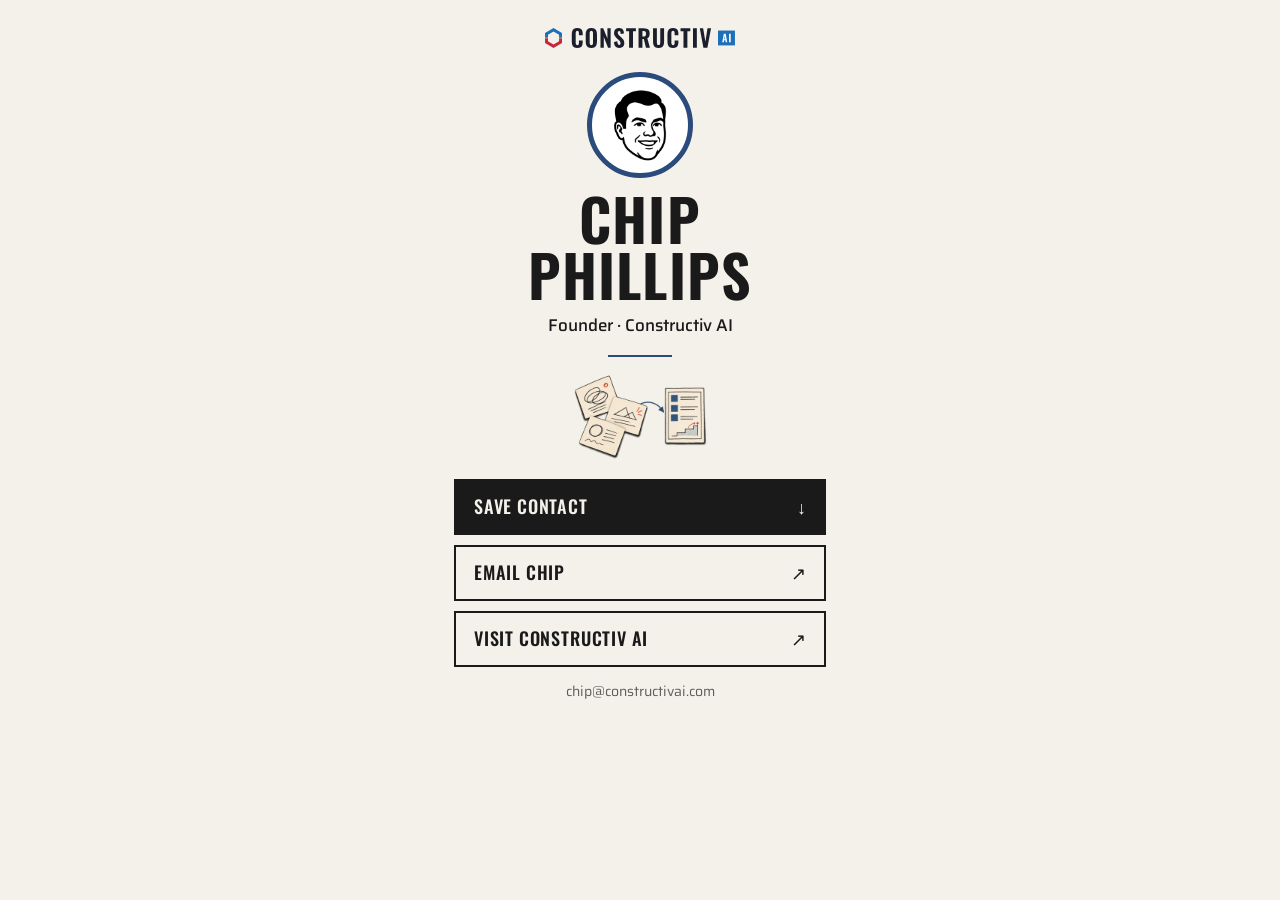
==== docs/index.html @ 1f27c60a "Add mobile contact page with verified static vCard" ====
<!doctype html>
<html lang="en"><head><meta charset="utf-8"><meta name="viewport" content="width=device-width, initial-scale=1"><meta name="color-scheme" content="light"><title>Chip Phillips | Founder, Constructiv AI</title><meta name="description" content="Connect with Chip Phillips, Founder of Constructiv AI. Save his contact card, send an email, or visit Constructiv AI."><meta property="og:type" content="profile"><meta property="og:title" content="Chip Phillips | Constructiv AI"><meta property="og:description" content="Founder, Constructiv AI. Save my contact details and stay in touch."><meta property="og:site_name" content="Constructiv AI"><link rel="stylesheet" href="style.css"><link rel="canonical" href="https://chipphillips.github.io/chip-contact/"><meta property="og:url" content="https://chipphillips.github.io/chip-contact/"><meta property="og:image" content="https://chipphillips.github.io/chip-contact/assets/contact-og.png"><meta property="og:image:width" content="1200"><meta property="og:image:height" content="630"><meta property="og:image:alt" content="Chip Phillips, Founder of Constructiv AI, with an illustrated portrait and notes-to-plan illustration."><meta name="twitter:card" content="summary_large_image"></head>
<body>

<main>
<section class="identity" aria-labelledby="title">
<img class="logo" src="assets/logo.svg" alt="Constructiv AI" width="280" height="64">
<div class="portrait-frame"><img class="portrait" src="assets/portrait.jpg" width="1024" height="1024" alt="Illustrated portrait of Chip Phillips"></div>
<h1 id="title">CHIP<br>PHILLIPS</h1>
<p class="role">Founder <span aria-hidden="true">·</span> Constructiv AI</p>
<div class="rule" aria-hidden="true"></div>
<img class="spot-art" src="assets/ideas-to-plan-v1.png" width="1536" height="1024" alt="Loose paper notes becoming an organized plan.">
</section>
<nav class="actions" aria-label="Connect with Chip">
<a class="action primary" href="public/Chip-Phillips.vcf" download="Chip-Phillips.vcf"><span>SAVE CONTACT</span><span aria-hidden="true">↓</span></a>
<a class="action" href="mailto:chip@constructivai.com"><span>EMAIL CHIP</span><span aria-hidden="true">↗</span></a>
<a class="action" href="https://constructivai.com"><span>VISIT CONSTRUCTIV AI</span><span aria-hidden="true">↗</span></a>
</nav>
<p class="contact-address">chip@constructivai.com</p>
</main></body></html>
---- docs/style.css ----
@font-face{font-family:Oswald;src:url('assets/Oswald-Variable.ttf');font-weight:200 700;font-display:swap}
@font-face{font-family:Saira;src:url('assets/Saira-Variable.ttf');font-weight:100 900;font-display:swap}

:root{color-scheme:only light;--paper:#F4F1EA;--ink:#1A1A1A;--muted:#5C5C5C;--blue:#2A4B7C}
*{box-sizing:border-box}body{margin:0;background:var(--paper);color:var(--ink);font:17px/1.5 Saira,'Segoe UI',sans-serif}
.preview{padding:7px 12px;border-bottom:1px solid var(--muted);font:11px/1.4 'Courier Prime',monospace;text-align:center}
main{width:min(100%,420px);margin:auto;padding:20px 24px 18px}.identity{text-align:center}.logo{display:block;width:190px;height:auto;margin:0 auto 20px}
.portrait-frame{width:94px;height:94px;padding:5px;border:5px solid var(--blue);border-radius:50%;background:#fff;margin:0 auto 12px}.portrait{display:block;width:100%;height:100%;object-fit:contain;border-radius:50%}
h1{font:650 52px/.98 Oswald,'Arial Narrow',sans-serif;margin:0;letter-spacing:0}.role{font:500 17px/1.5 Saira,'Segoe UI',sans-serif;margin:10px 0 0}.rule{width:64px;height:2px;background:var(--blue);margin:16px auto 10px}.spot-art{display:block;width:132px;height:auto;margin:0 auto 16px}
.actions{display:grid;gap:10px}.action{min-height:56px;display:flex;justify-content:space-between;align-items:center;gap:12px;padding:13px 18px;border:2px solid var(--ink);background:var(--paper);color:var(--ink);font:550 18px/1.4 Oswald,'Arial Narrow',sans-serif;text-decoration:none}.action.primary{background:var(--ink);color:var(--paper)}.action:hover{border-color:var(--blue);text-decoration:underline;text-underline-offset:4px}.action.primary:hover{background:var(--blue)}.action:active{transform:translateY(2px)}.action:focus-visible{outline:3px solid var(--blue);outline-offset:3px}.contact-address{font-size:14px;line-height:1.5;color:var(--muted);text-align:center;margin:14px 0 0;overflow-wrap:anywhere}
@media(min-width:701px){main{padding-top:28px}.logo{margin-bottom:24px}.portrait-frame{width:106px;height:106px}h1{font-size:58px}.spot-art{width:144px}}
@media(max-width:359px){main{padding:16px 20px}.logo{width:176px;margin-bottom:16px}.portrait-frame{width:84px;height:84px;margin-bottom:10px}h1{font-size:48px}.role{font-size:16px}.rule{margin-top:12px}.spot-art{width:120px;margin-bottom:12px}.actions{gap:8px}}
@media(prefers-reduced-motion:reduce){.action:active{transform:none}}
:root{--contact-track-name:0.018em;--contact-track-action:0.045em}h1{letter-spacing:var(--contact-track-name)}.action>span:first-child{letter-spacing:var(--contact-track-action)}
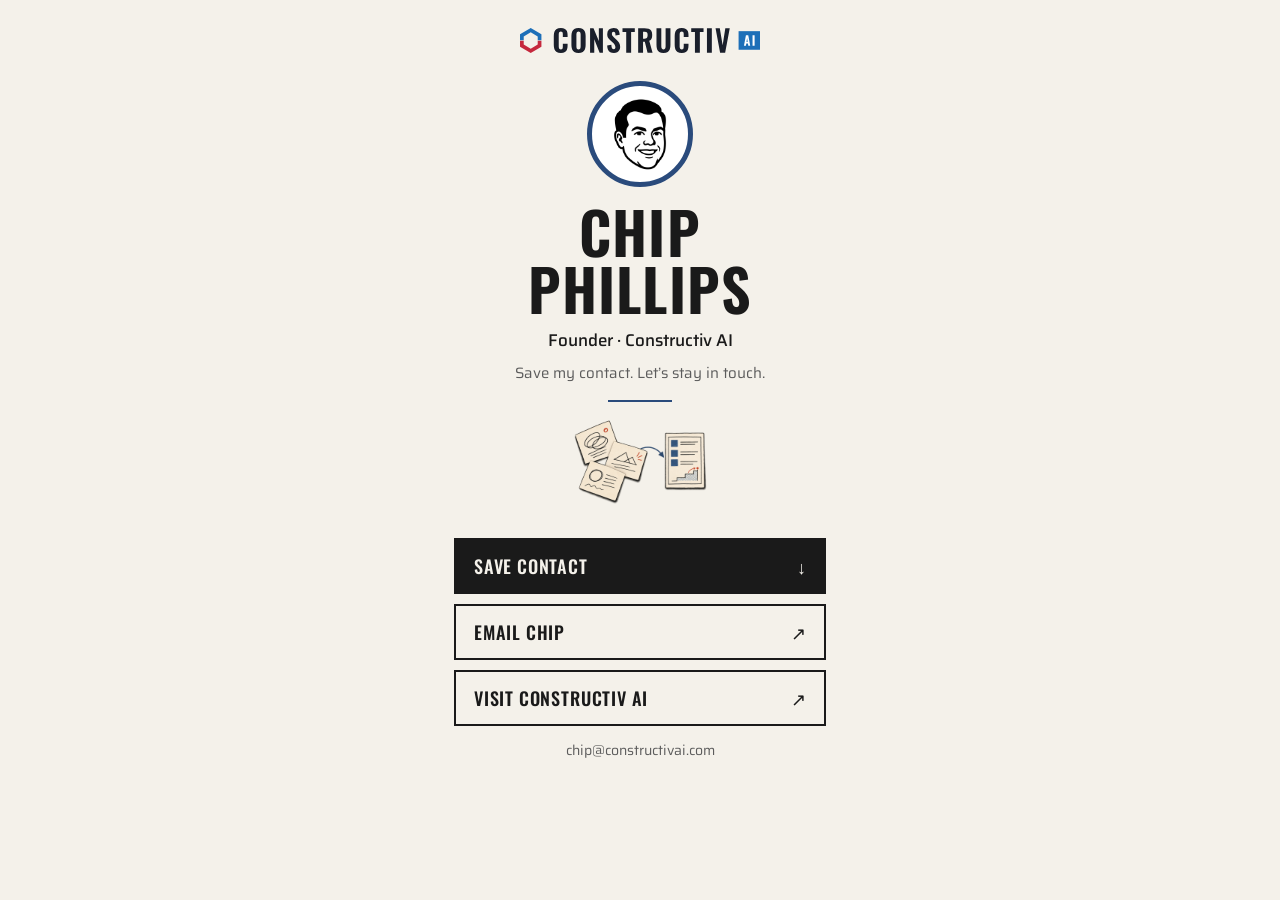
==== commit 46c3d906: "Give mobile identity more space and enlarge the logo" ====
--- a/docs/index.html
+++ b/docs/index.html
@@ -8,6 +8,7 @@
 <div class="portrait-frame"><img class="portrait" src="assets/portrait.jpg" width="1024" height="1024" alt="Illustrated portrait of Chip Phillips"></div>
 <h1 id="title">CHIP<br>PHILLIPS</h1>
 <p class="role">Founder <span aria-hidden="true">·</span> Constructiv AI</p>
+<p class="tagline">Save my contact. Let’s stay in touch.</p>
 <div class="rule" aria-hidden="true"></div>
 <img class="spot-art" src="assets/ideas-to-plan-v1.png" width="1536" height="1024" alt="Loose paper notes becoming an organized plan.">
 </section>
@@ -17,4 +18,4 @@
 <a class="action" href="https://constructivai.com"><span>VISIT CONSTRUCTIV AI</span><span aria-hidden="true">↗</span></a>
 </nav>
 <p class="contact-address">chip@constructivai.com</p>
-</main></body></html>
+</main></body></html>
--- a/docs/style.css
+++ b/docs/style.css
@@ -10,5 +10,10 @@
 .actions{display:grid;gap:10px}.action{min-height:56px;display:flex;justify-content:space-between;align-items:center;gap:12px;padding:13px 18px;border:2px solid var(--ink);background:var(--paper);color:var(--ink);font:550 18px/1.4 Oswald,'Arial Narrow',sans-serif;text-decoration:none}.action.primary{background:var(--ink);color:var(--paper)}.action:hover{border-color:var(--blue);text-decoration:underline;text-underline-offset:4px}.action.primary:hover{background:var(--blue)}.action:active{transform:translateY(2px)}.action:focus-visible{outline:3px solid var(--blue);outline-offset:3px}.contact-address{font-size:14px;line-height:1.5;color:var(--muted);text-align:center;margin:14px 0 0;overflow-wrap:anywhere}
 @media(min-width:701px){main{padding-top:28px}.logo{margin-bottom:24px}.portrait-frame{width:106px;height:106px}h1{font-size:58px}.spot-art{width:144px}}
 @media(max-width:359px){main{padding:16px 20px}.logo{width:176px;margin-bottom:16px}.portrait-frame{width:84px;height:84px;margin-bottom:10px}h1{font-size:48px}.role{font-size:16px}.rule{margin-top:12px}.spot-art{width:120px;margin-bottom:12px}.actions{gap:8px}}
-@media(prefers-reduced-motion:reduce){.action:active{transform:none}}
-:root{--contact-track-name:0.018em;--contact-track-action:0.045em}h1{letter-spacing:var(--contact-track-name)}.action>span:first-child{letter-spacing:var(--contact-track-action)}
+@media(prefers-reduced-motion:reduce){.action:active{transform:none}}
+:root{--contact-track-name:0.018em;--contact-track-action:0.045em}h1{letter-spacing:var(--contact-track-name)}.action>span:first-child{letter-spacing:var(--contact-track-action)}
+
+/* Contact spacing refinement: larger brand anchor, quiet tagline, clearer action separation. */
+.logo{width:220px;margin-bottom:24px}.portrait-frame{margin-bottom:16px}.role{margin-top:12px}.tagline{font:400 15px/1.5 Saira,sans-serif;color:var(--muted);margin:8px 0 0}.spot-art{margin-bottom:30px}
+@media(min-width:701px){.logo{width:240px;margin-bottom:28px}}
+@media(max-width:359px){.logo{width:210px;margin-bottom:20px}.portrait-frame{margin-bottom:14px}.spot-art{margin-bottom:26px}.tagline{font-size:14px}}
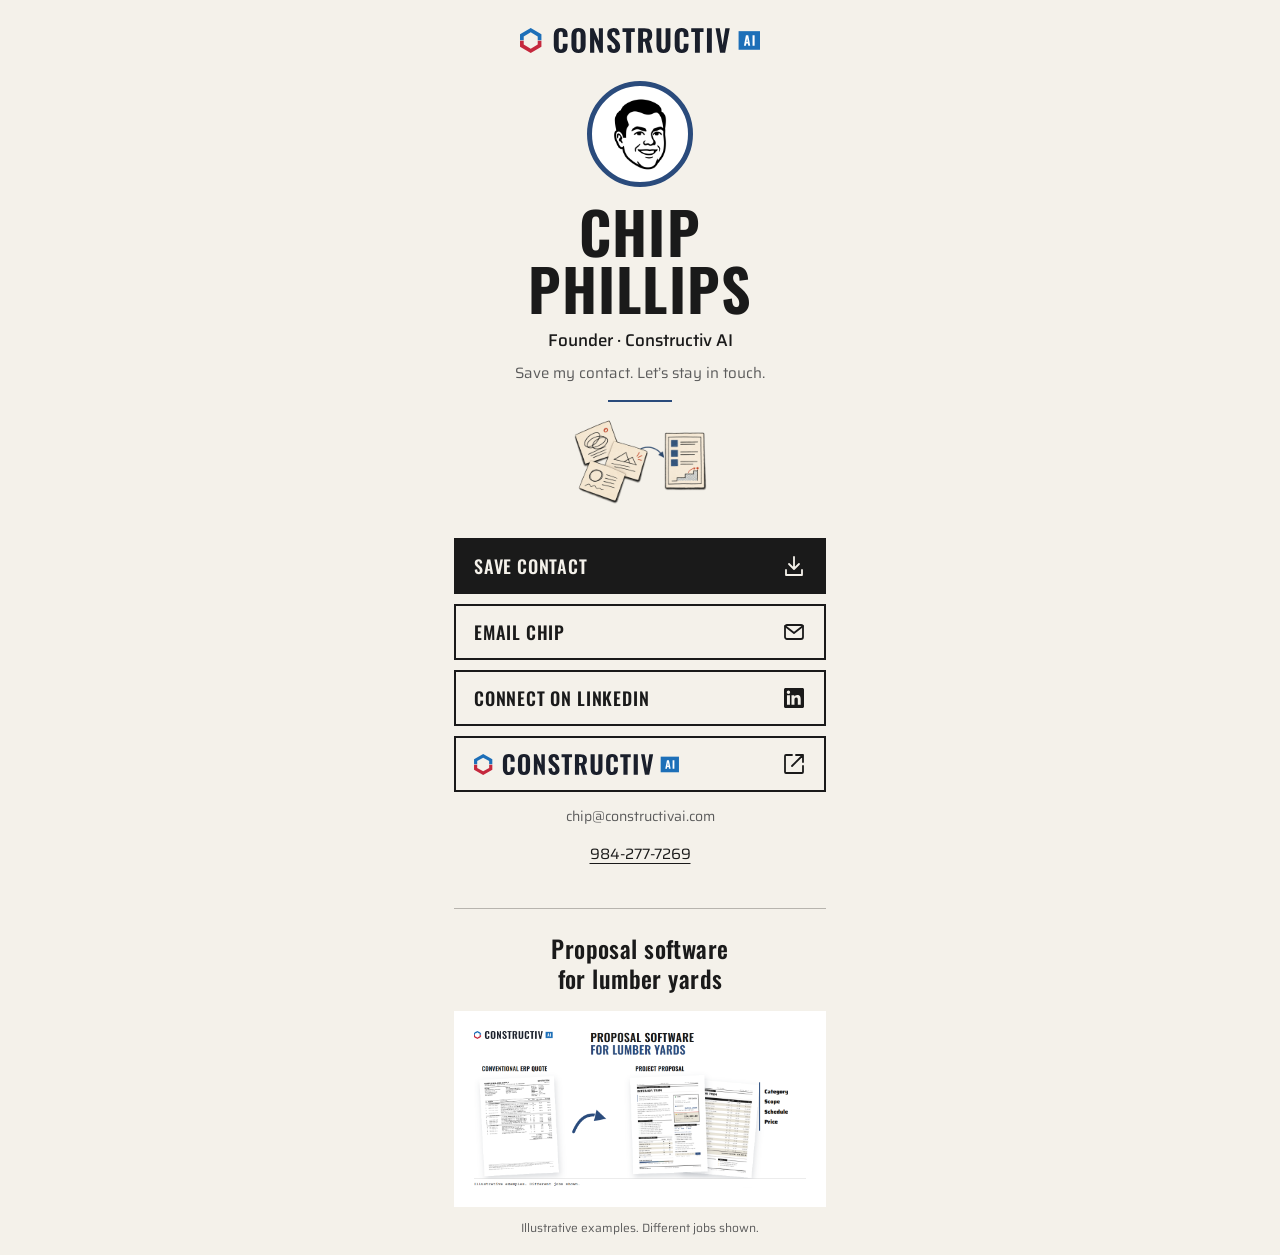
==== commit e7f18b80: "Polish contact sharing and add phone and LinkedIn" ====
--- a/docs/index.html
+++ b/docs/index.html
@@ -1,5 +1,5 @@
 <!doctype html>
-<html lang="en"><head><meta charset="utf-8"><meta name="viewport" content="width=device-width, initial-scale=1"><meta name="color-scheme" content="light"><title>Chip Phillips | Founder, Constructiv AI</title><meta name="description" content="Connect with Chip Phillips, Founder of Constructiv AI. Save his contact card, send an email, or visit Constructiv AI."><meta property="og:type" content="profile"><meta property="og:title" content="Chip Phillips | Constructiv AI"><meta property="og:description" content="Founder, Constructiv AI. Save my contact details and stay in touch."><meta property="og:site_name" content="Constructiv AI"><link rel="stylesheet" href="style.css"><link rel="canonical" href="https://chipphillips.github.io/chip-contact/"><meta property="og:url" content="https://chipphillips.github.io/chip-contact/"><meta property="og:image" content="https://chipphillips.github.io/chip-contact/assets/contact-og.png"><meta property="og:image:width" content="1200"><meta property="og:image:height" content="630"><meta property="og:image:alt" content="Chip Phillips, Founder of Constructiv AI, with an illustrated portrait and notes-to-plan illustration."><meta name="twitter:card" content="summary_large_image"></head>
+<html lang="en"><head><meta charset="utf-8"><meta name="viewport" content="width=device-width, initial-scale=1"><meta name="color-scheme" content="light"><title>Chip Phillips | Founder, Constructiv AI</title><meta name="description" content="Connect with Chip Phillips, Founder of Constructiv AI. Save his contact card, send an email, or visit Constructiv AI."><meta property="og:type" content="profile"><meta property="og:title" content="Chip Phillips | Constructiv AI"><meta property="og:description" content="Founder, Constructiv AI. Save my contact details and stay in touch."><meta property="og:site_name" content="Constructiv AI"><link rel="stylesheet" href="style.css"><link rel="canonical" href="https://chipphillips.github.io/chip-contact/"><meta property="og:url" content="https://chipphillips.github.io/chip-contact/"><meta property="og:image" content="https://chipphillips.github.io/chip-contact/assets/chip-phillips-contact-v2.png"><meta property="og:image:width" content="1200"><meta property="og:image:height" content="630"><meta property="og:image:alt" content="Chip Phillips, Founder of Constructiv AI, with an illustrated portrait and notes-to-plan illustration."><meta name="twitter:card" content="summary_large_image"><meta name="twitter:image" content="https://chipphillips.github.io/chip-contact/assets/chip-phillips-contact-v2.png"><meta name="twitter:title" content="Chip Phillips | Constructiv AI"><meta name="twitter:description" content="Founder, Constructiv AI. Save my contact details and stay in touch."></head>
 <body>
 
 <main>
@@ -13,9 +13,12 @@
 <img class="spot-art" src="assets/ideas-to-plan-v1.png" width="1536" height="1024" alt="Loose paper notes becoming an organized plan.">
 </section>
 <nav class="actions" aria-label="Connect with Chip">
-<a class="action primary" href="public/Chip-Phillips.vcf" download="Chip-Phillips.vcf"><span>SAVE CONTACT</span><span aria-hidden="true">↓</span></a>
-<a class="action" href="mailto:chip@constructivai.com"><span>EMAIL CHIP</span><span aria-hidden="true">↗</span></a>
-<a class="action" href="https://constructivai.com"><span>VISIT CONSTRUCTIV AI</span><span aria-hidden="true">↗</span></a>
+<a class="action primary" href="public/Chip-Phillips.vcf" download="Chip-Phillips.vcf"><span>SAVE CONTACT</span><svg class="action-icon" viewBox="0 0 24 24" width="24" height="24" fill="none" stroke="currentColor" stroke-width="1.8" stroke-linecap="round" stroke-linejoin="round" aria-hidden="true" focusable="false"><path d="M12 3v12m-5-5 5 5 5-5M4 16v5h16v-5"/></svg></a>
+<a class="action" href="mailto:chip@constructivai.com"><span>EMAIL CHIP</span><svg class="action-icon" viewBox="0 0 24 24" width="24" height="24" fill="none" stroke="currentColor" stroke-width="1.8" stroke-linecap="round" stroke-linejoin="round" aria-hidden="true" focusable="false"><rect x="3" y="5" width="18" height="14" rx="2"/><path d="m3 6 9 7 9-7"/></svg></a>
+<a class="action linkedin" href="https://www.linkedin.com/in/chip-phillips/"><span>CONNECT ON LINKEDIN</span><svg class="action-icon" viewBox="0 0 24 24" width="24" height="24" fill="currentColor" aria-hidden="true" focusable="false"><path d="M20.45 2H3.55C2.69 2 2 2.68 2 3.52v16.96c0 .84.69 1.52 1.55 1.52h16.9c.86 0 1.55-.68 1.55-1.52V3.52c0-.84-.69-1.52-1.55-1.52ZM7.93 18.75H4.98V9.2h2.95v9.55ZM6.45 7.89a1.71 1.71 0 1 1 0-3.42 1.71 1.71 0 0 1 0 3.42Zm12.3 10.86H15.8v-4.65c0-1.11-.02-2.54-1.55-2.54-1.55 0-1.79 1.21-1.79 2.46v4.73H9.51V9.2h2.83v1.3h.04c.39-.74 1.36-1.52 2.79-1.52 2.99 0 3.54 1.97 3.54 4.53v5.24Z"/></svg></a>
+<a class="action brand-action" href="https://constructivai.com" aria-label="Visit Constructiv AI"><img src="assets/logo.svg" alt="Constructiv AI"><svg class="action-icon" viewBox="0 0 24 24" width="24" height="24" fill="none" stroke="currentColor" stroke-width="1.8" stroke-linecap="round" stroke-linejoin="round" aria-hidden="true" focusable="false"><path d="M14 3h7v7m0-7L10 14M10 3H4a1 1 0 0 0-1 1v16a1 1 0 0 0 1 1h16a1 1 0 0 0 1-1v-6"/></svg></a>
 </nav>
 <p class="contact-address">chip@constructivai.com</p>
+<p class="phone"><a href="tel:+19842777269">984-277-7269</a></p>
+<section class="product" aria-labelledby="product-title"><h2 id="product-title">Proposal software<br>for lumber yards</h2><a class="comparison" href="assets/quote-proposal-comparison.png" aria-label="View the quote and proposal comparison at full size"><img src="assets/quote-proposal-comparison.png" width="1200" height="630" alt="Conventional ERP quote and a project proposal organized by category, scope, schedule, and price."></a><p>Illustrative examples. Different jobs shown.</p></section>
 </main></body></html>
--- a/docs/style.css
+++ b/docs/style.css
@@ -17,3 +17,7 @@
 .logo{width:220px;margin-bottom:24px}.portrait-frame{margin-bottom:16px}.role{margin-top:12px}.tagline{font:400 15px/1.5 Saira,sans-serif;color:var(--muted);margin:8px 0 0}.spot-art{margin-bottom:30px}
 @media(min-width:701px){.logo{width:240px;margin-bottom:28px}}
 @media(max-width:359px){.logo{width:210px;margin-bottom:20px}.portrait-frame{margin-bottom:14px}.spot-art{margin-bottom:26px}.tagline{font-size:14px}}
+
+.brand-action img{width:205px;max-width:82%;height:auto}.phone{text-align:center;margin:5px 0 0;font-size:15px}.phone a{color:var(--ink);text-underline-offset:4px;display:inline-flex;align-items:center;min-height:44px}.product{border-top:1px solid #b7b4ae;margin-top:32px;padding-top:24px;text-align:center}.product h2{font:550 24px/1.25 Oswald,sans-serif;letter-spacing:.018em;margin:0 0 18px}.comparison{display:block;background:#fff}.comparison img{display:block;width:100%;height:auto}.comparison:focus-visible{outline:3px solid var(--blue);outline-offset:3px}.product p{font-size:12px;color:var(--muted);margin:12px 0 0}
+
+.action-icon{flex:0 0 24px;width:24px;height:24px}
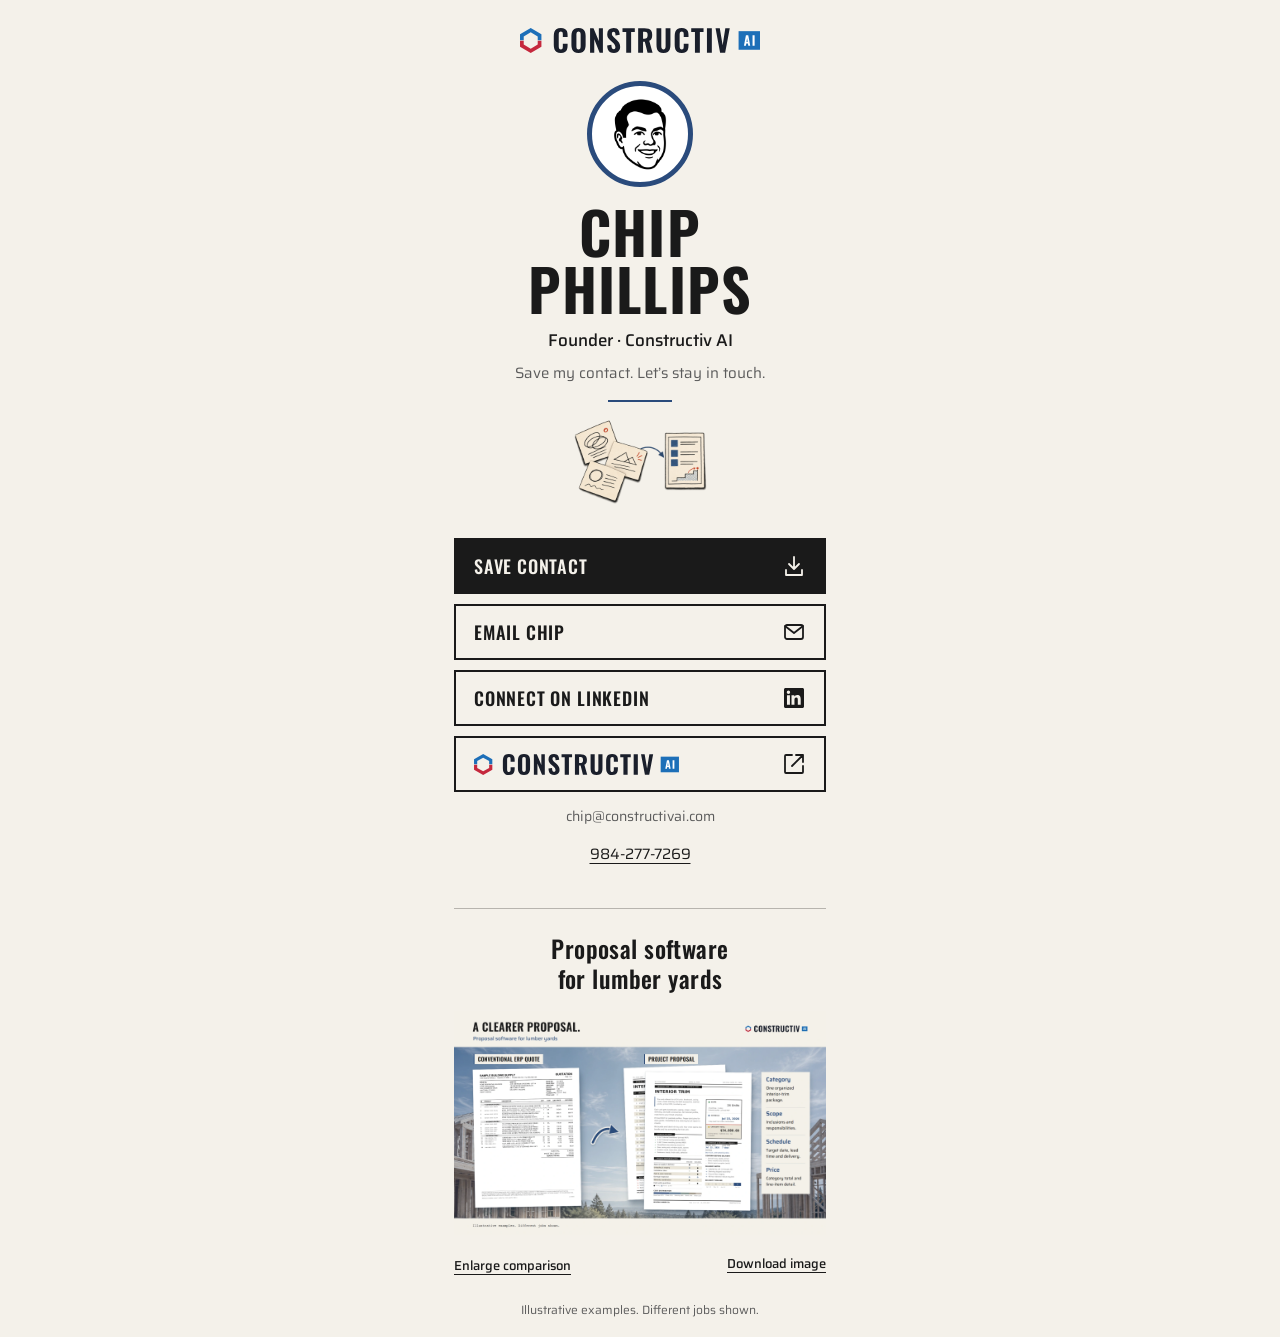
==== commit c4a642ff: "Polish share artwork and add accessible comparison viewer" ====
--- a/docs/index.html
+++ b/docs/index.html
@@ -1,5 +1,5 @@
 <!doctype html>
-<html lang="en"><head><meta charset="utf-8"><meta name="viewport" content="width=device-width, initial-scale=1"><meta name="color-scheme" content="light"><title>Chip Phillips | Founder, Constructiv AI</title><meta name="description" content="Connect with Chip Phillips, Founder of Constructiv AI. Save his contact card, send an email, or visit Constructiv AI."><meta property="og:type" content="profile"><meta property="og:title" content="Chip Phillips | Constructiv AI"><meta property="og:description" content="Founder, Constructiv AI. Save my contact details and stay in touch."><meta property="og:site_name" content="Constructiv AI"><link rel="stylesheet" href="style.css"><link rel="canonical" href="https://chipphillips.github.io/chip-contact/"><meta property="og:url" content="https://chipphillips.github.io/chip-contact/"><meta property="og:image" content="https://chipphillips.github.io/chip-contact/assets/chip-phillips-contact-v2.png"><meta property="og:image:width" content="1200"><meta property="og:image:height" content="630"><meta property="og:image:alt" content="Chip Phillips, Founder of Constructiv AI, with an illustrated portrait and notes-to-plan illustration."><meta name="twitter:card" content="summary_large_image"><meta name="twitter:image" content="https://chipphillips.github.io/chip-contact/assets/chip-phillips-contact-v2.png"><meta name="twitter:title" content="Chip Phillips | Constructiv AI"><meta name="twitter:description" content="Founder, Constructiv AI. Save my contact details and stay in touch."></head>
+<html lang="en"><head><meta charset="utf-8"><meta name="viewport" content="width=device-width, initial-scale=1"><meta name="color-scheme" content="light"><title>Chip Phillips | Founder, Constructiv AI</title><meta name="description" content="Connect with Chip Phillips, Founder of Constructiv AI. Save his contact card, send an email, or visit Constructiv AI."><meta property="og:type" content="profile"><meta property="og:title" content="Chip Phillips | Constructiv AI"><meta property="og:description" content="Founder, Constructiv AI. Save my contact details and stay in touch."><meta property="og:site_name" content="Constructiv AI"><link rel="stylesheet" href="style.css"><link rel="canonical" href="https://chipphillips.github.io/chip-contact/"><meta property="og:url" content="https://chipphillips.github.io/chip-contact/"><meta property="og:image" content="https://chipphillips.github.io/chip-contact/assets/chip-phillips-contact-v3.png"><meta property="og:image:width" content="1200"><meta property="og:image:height" content="630"><meta property="og:image:alt" content="Chip Phillips, Founder of Constructiv AI, with his portrait, email, phone number, and a jobsite background."><meta name="twitter:card" content="summary_large_image"><meta name="twitter:image" content="https://chipphillips.github.io/chip-contact/assets/chip-phillips-contact-v3.png"><meta name="twitter:title" content="Chip Phillips | Constructiv AI"><meta name="twitter:description" content="Founder, Constructiv AI. Save my contact details and stay in touch."></head>
 <body>
 
 <main>
@@ -20,5 +20,5 @@
 </nav>
 <p class="contact-address">chip@constructivai.com</p>
 <p class="phone"><a href="tel:+19842777269">984-277-7269</a></p>
-<section class="product" aria-labelledby="product-title"><h2 id="product-title">Proposal software<br>for lumber yards</h2><a class="comparison" href="assets/quote-proposal-comparison.png" aria-label="View the quote and proposal comparison at full size"><img src="assets/quote-proposal-comparison.png" width="1200" height="630" alt="Conventional ERP quote and a project proposal organized by category, scope, schedule, and price."></a><p>Illustrative examples. Different jobs shown.</p></section>
-</main></body></html>
+<section class="product" aria-labelledby="product-title"><h2 id="product-title">Proposal software<br>for lumber yards</h2><a class="comparison" id="comparison-open" aria-haspopup="dialog" href="assets/quote-proposal-v3-large.png" aria-label="View the quote and proposal comparison at full size"><img src="assets/quote-proposal-v3.webp" width="1800" height="1080" alt="Conventional ERP quote and a project proposal organized by category, scope, schedule, and price."></a><div class="image-tools"><button type="button" id="enlarge-button">Enlarge comparison</button><a href="assets/quote-proposal-v3-large.png" download="Constructiv-AI-comparison.png">Download image</a></div><p>Illustrative examples. Different jobs shown.</p></section>
+</main><dialog id="image-viewer" aria-labelledby="viewer-title"><div class="viewer-head"><h2 id="viewer-title">Quote &amp; proposal comparison</h2><button type="button" id="viewer-close" autofocus aria-label="Close enlarged image">Close <span aria-hidden="true">×</span></button></div><div class="viewer-scroll" tabindex="0" aria-label="Enlarged comparison; scroll to explore"><img src="assets/quote-proposal-v3-large.png" width="3600" height="2160" loading="lazy" alt="Conventional ERP quote and a project proposal organized by category, scope, schedule, and price."></div><div class="viewer-footer"><p><span class="pan-hint">Swipe sideways to explore the full image.<br></span>Illustrative examples. Different jobs shown.</p><a href="assets/quote-proposal-v3-large.png" download="Constructiv-AI-comparison.png">Download image</a></div></dialog><script src="viewer.js" defer></script></body></html>
--- a/docs/style.css
+++ b/docs/style.css
@@ -21,3 +21,7 @@
 .brand-action img{width:205px;max-width:82%;height:auto}.phone{text-align:center;margin:5px 0 0;font-size:15px}.phone a{color:var(--ink);text-underline-offset:4px;display:inline-flex;align-items:center;min-height:44px}.product{border-top:1px solid #b7b4ae;margin-top:32px;padding-top:24px;text-align:center}.product h2{font:550 24px/1.25 Oswald,sans-serif;letter-spacing:.018em;margin:0 0 18px}.comparison{display:block;background:#fff}.comparison img{display:block;width:100%;height:auto}.comparison:focus-visible{outline:3px solid var(--blue);outline-offset:3px}.product p{font-size:12px;color:var(--muted);margin:12px 0 0}
 
 .action-icon{flex:0 0 24px;width:24px;height:24px}
+
+.image-tools{display:flex;justify-content:space-between;gap:12px;margin-top:10px}.image-tools button,.image-tools a,.viewer-footer a,#viewer-close{font:500 13px/1.4 Saira,sans-serif;color:var(--ink);background:none;border:0;padding:10px 0;min-height:44px;cursor:pointer;text-underline-offset:4px}.image-tools button{text-decoration:underline}.image-tools :focus-visible,dialog :focus-visible{outline:3px solid var(--blue);outline-offset:3px}.viewer-open{overflow:hidden}#image-viewer{width:min(1280px,calc(100% - 32px));max-width:none;max-height:calc(100dvh - 32px);padding:0;border:1px solid #aeb5be;background:var(--paper);color:var(--ink);overflow:auto;box-shadow:0 16px 64px #0006}#image-viewer::backdrop{background:#111923dc}.viewer-head{display:flex;align-items:center;justify-content:space-between;gap:16px;padding:12px 20px;border-bottom:1px solid #b7b4ae}.viewer-head h2{font:500 20px/1.3 Oswald,sans-serif;margin:0}#viewer-close{padding:10px 8px;flex-shrink:0;font-size:15px}.viewer-scroll{overflow:auto;max-height:calc(100dvh - 205px);background:#d9dfe5}.viewer-scroll img{display:block;width:100%;min-width:850px;height:auto}.viewer-footer{padding:8px 20px;display:flex;align-items:center;justify-content:space-between;gap:16px}.viewer-footer p{font-size:12px;margin:0}.viewer-footer a{flex-shrink:0}@media(max-width:500px){.viewer-head{padding:8px 12px}.viewer-head h2{font-size:18px}.viewer-footer{padding:8px 12px;display:block}.viewer-footer a{display:inline-block}.viewer-scroll{max-height:calc(100dvh - 220px)}}
+
+.pan-hint{display:none}@media(max-width:880px){.pan-hint{display:inline}}
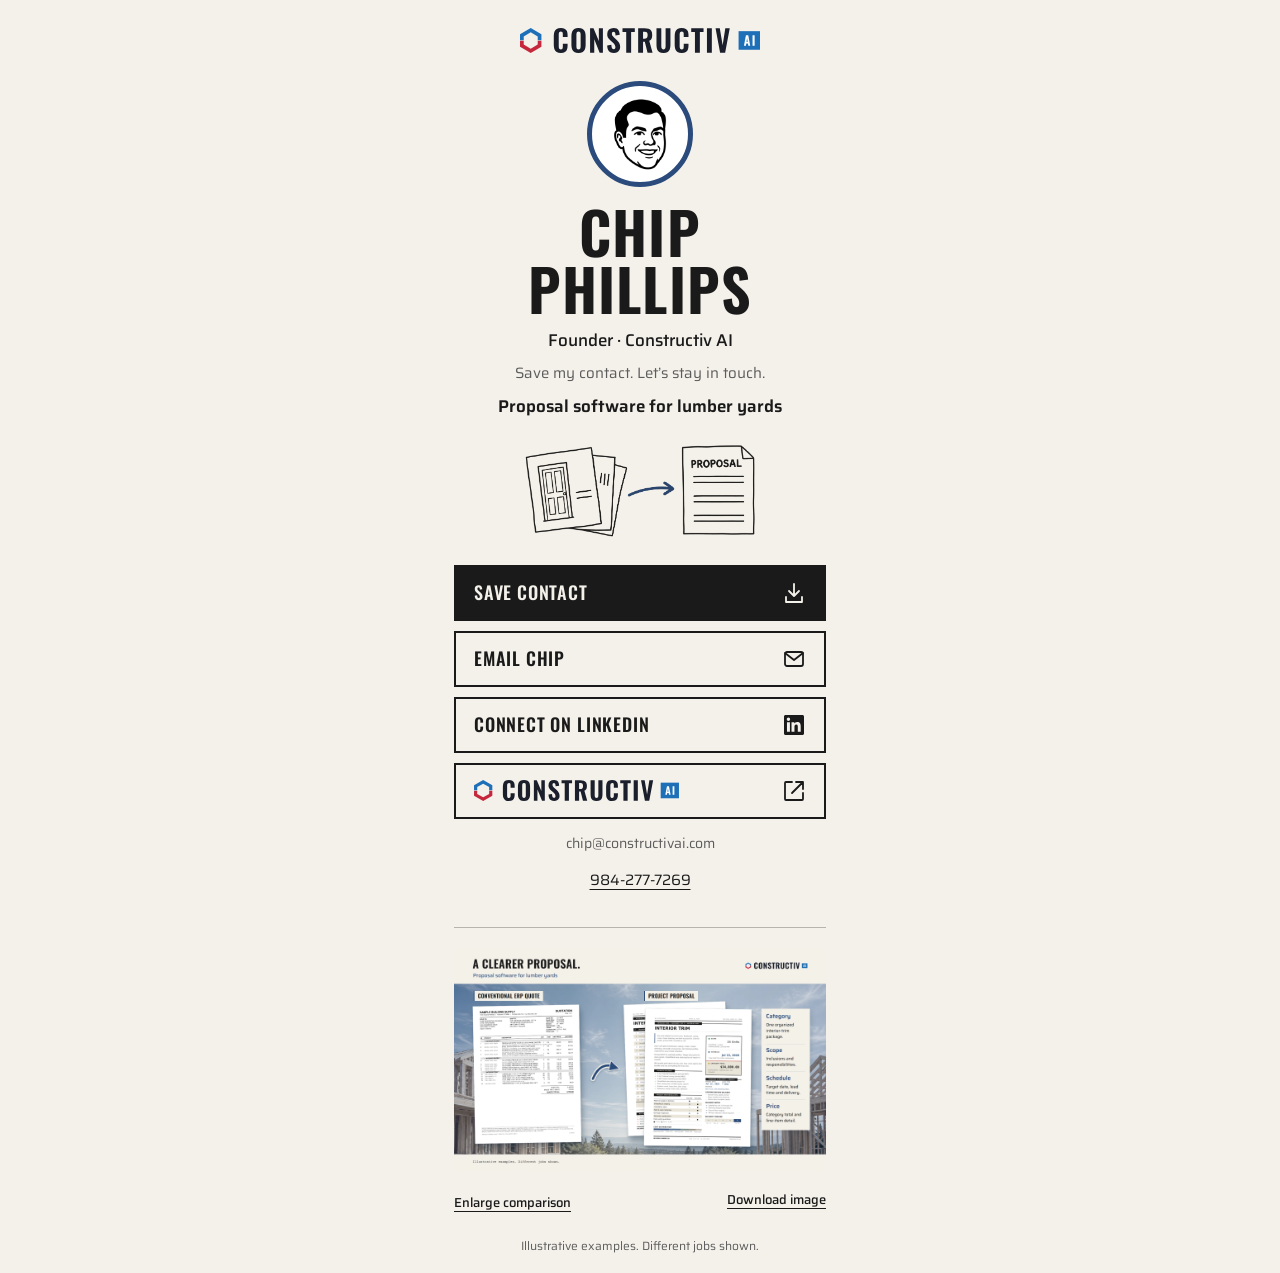
==== commit 83cbef64: "Refine contact introduction with approved paper illustration" ====
--- a/docs/index.html
+++ b/docs/index.html
@@ -9,8 +9,7 @@
 <h1 id="title">CHIP<br>PHILLIPS</h1>
 <p class="role">Founder <span aria-hidden="true">·</span> Constructiv AI</p>
 <p class="tagline">Save my contact. Let’s stay in touch.</p>
-<div class="rule" aria-hidden="true"></div>
-<img class="spot-art" src="assets/ideas-to-plan-v1.png" width="1536" height="1024" alt="Loose paper notes becoming an organized plan.">
+<figure class="proposal-illustration"><p class="illustration-context">Proposal software for lumber yards</p><img class="spot-art" src="assets/lumber-notes-to-proposal-paper-v3.png" width="1774" height="887" alt="Door schedule and takeoff notes beside a proposal."></figure>
 </section>
 <nav class="actions" aria-label="Connect with Chip">
 <a class="action primary" href="public/Chip-Phillips.vcf" download="Chip-Phillips.vcf"><span>SAVE CONTACT</span><svg class="action-icon" viewBox="0 0 24 24" width="24" height="24" fill="none" stroke="currentColor" stroke-width="1.8" stroke-linecap="round" stroke-linejoin="round" aria-hidden="true" focusable="false"><path d="M12 3v12m-5-5 5 5 5-5M4 16v5h16v-5"/></svg></a>
@@ -20,5 +19,5 @@
 </nav>
 <p class="contact-address">chip@constructivai.com</p>
 <p class="phone"><a href="tel:+19842777269">984-277-7269</a></p>
-<section class="product" aria-labelledby="product-title"><h2 id="product-title">Proposal software<br>for lumber yards</h2><a class="comparison" id="comparison-open" aria-haspopup="dialog" href="assets/quote-proposal-v3-large.png" aria-label="View the quote and proposal comparison at full size"><img src="assets/quote-proposal-v3.webp" width="1800" height="1080" alt="Conventional ERP quote and a project proposal organized by category, scope, schedule, and price."></a><div class="image-tools"><button type="button" id="enlarge-button">Enlarge comparison</button><a href="assets/quote-proposal-v3-large.png" download="Constructiv-AI-comparison.png">Download image</a></div><p>Illustrative examples. Different jobs shown.</p></section>
-</main><dialog id="image-viewer" aria-labelledby="viewer-title"><div class="viewer-head"><h2 id="viewer-title">Quote &amp; proposal comparison</h2><button type="button" id="viewer-close" autofocus aria-label="Close enlarged image">Close <span aria-hidden="true">×</span></button></div><div class="viewer-scroll" tabindex="0" aria-label="Enlarged comparison; scroll to explore"><img src="assets/quote-proposal-v3-large.png" width="3600" height="2160" loading="lazy" alt="Conventional ERP quote and a project proposal organized by category, scope, schedule, and price."></div><div class="viewer-footer"><p><span class="pan-hint">Swipe sideways to explore the full image.<br></span>Illustrative examples. Different jobs shown.</p><a href="assets/quote-proposal-v3-large.png" download="Constructiv-AI-comparison.png">Download image</a></div></dialog><script src="viewer.js" defer></script></body></html>
+<section class="product" aria-label="Quote and proposal example"><a class="comparison" id="comparison-open" aria-haspopup="dialog" href="assets/quote-proposal-v3-large.png" aria-label="View the quote and proposal comparison at full size"><img src="assets/quote-proposal-v3.webp" width="1800" height="1080" alt="Conventional ERP quote and a project proposal organized by category, scope, schedule, and price."></a><div class="image-tools"><button type="button" id="enlarge-button">Enlarge comparison</button><a href="assets/quote-proposal-v3-large.png" download="Constructiv-AI-comparison.png">Download image</a></div><p>Illustrative examples. Different jobs shown.</p></section>
+</main><dialog id="image-viewer" aria-labelledby="viewer-title"><div class="viewer-head"><h2 id="viewer-title">Quote &amp; proposal comparison</h2><button type="button" id="viewer-close" autofocus aria-label="Close enlarged image">Close <span aria-hidden="true">×</span></button></div><div class="viewer-scroll" tabindex="0" aria-label="Enlarged comparison; scroll to explore"><img src="assets/quote-proposal-v3-full.webp" width="3600" height="2160" loading="lazy" alt="Conventional ERP quote and a project proposal organized by category, scope, schedule, and price."></div><div class="viewer-footer"><p><span class="pan-hint">Swipe sideways to explore the full image.<br></span>Illustrative examples. Different jobs shown.</p><a href="assets/quote-proposal-v3-large.png" download="Constructiv-AI-comparison.png">Download image</a></div></dialog><script src="viewer.js" defer></script></body></html>
--- a/docs/style.css
+++ b/docs/style.css
@@ -3,7 +3,6 @@
 
 :root{color-scheme:only light;--paper:#F4F1EA;--ink:#1A1A1A;--muted:#5C5C5C;--blue:#2A4B7C}
 *{box-sizing:border-box}body{margin:0;background:var(--paper);color:var(--ink);font:17px/1.5 Saira,'Segoe UI',sans-serif}
-.preview{padding:7px 12px;border-bottom:1px solid var(--muted);font:11px/1.4 'Courier Prime',monospace;text-align:center}
 main{width:min(100%,420px);margin:auto;padding:20px 24px 18px}.identity{text-align:center}.logo{display:block;width:190px;height:auto;margin:0 auto 20px}
 .portrait-frame{width:94px;height:94px;padding:5px;border:5px solid var(--blue);border-radius:50%;background:#fff;margin:0 auto 12px}.portrait{display:block;width:100%;height:100%;object-fit:contain;border-radius:50%}
 h1{font:650 52px/.98 Oswald,'Arial Narrow',sans-serif;margin:0;letter-spacing:0}.role{font:500 17px/1.5 Saira,'Segoe UI',sans-serif;margin:10px 0 0}.rule{width:64px;height:2px;background:var(--blue);margin:16px auto 10px}.spot-art{display:block;width:132px;height:auto;margin:0 auto 16px}
@@ -25,3 +24,7 @@
 .image-tools{display:flex;justify-content:space-between;gap:12px;margin-top:10px}.image-tools button,.image-tools a,.viewer-footer a,#viewer-close{font:500 13px/1.4 Saira,sans-serif;color:var(--ink);background:none;border:0;padding:10px 0;min-height:44px;cursor:pointer;text-underline-offset:4px}.image-tools button{text-decoration:underline}.image-tools :focus-visible,dialog :focus-visible{outline:3px solid var(--blue);outline-offset:3px}.viewer-open{overflow:hidden}#image-viewer{width:min(1280px,calc(100% - 32px));max-width:none;max-height:calc(100dvh - 32px);padding:0;border:1px solid #aeb5be;background:var(--paper);color:var(--ink);overflow:auto;box-shadow:0 16px 64px #0006}#image-viewer::backdrop{background:#111923dc}.viewer-head{display:flex;align-items:center;justify-content:space-between;gap:16px;padding:12px 20px;border-bottom:1px solid #b7b4ae}.viewer-head h2{font:500 20px/1.3 Oswald,sans-serif;margin:0}#viewer-close{padding:10px 8px;flex-shrink:0;font-size:15px}.viewer-scroll{overflow:auto;max-height:calc(100dvh - 205px);background:#d9dfe5}.viewer-scroll img{display:block;width:100%;min-width:850px;height:auto}.viewer-footer{padding:8px 20px;display:flex;align-items:center;justify-content:space-between;gap:16px}.viewer-footer p{font-size:12px;margin:0}.viewer-footer a{flex-shrink:0}@media(max-width:500px){.viewer-head{padding:8px 12px}.viewer-head h2{font-size:18px}.viewer-footer{padding:8px 12px;display:block}.viewer-footer a{display:inline-block}.viewer-scroll{max-height:calc(100dvh - 220px)}}
 
 .pan-hint{display:none}@media(max-width:880px){.pan-hint{display:inline}}
+
+/* Source-backed proposal illustration refresh. */
+.proposal-illustration{margin:12px 0 10px;text-align:center}.illustration-context{font:600 17px/1.25 Saira,sans-serif;color:var(--ink);margin:0 0 7px}.spot-art{display:block;width:280px;max-width:100%;height:130px;object-fit:contain;margin:0 auto}.product{padding-top:20px;margin-top:24px}
+@media(max-width:359px){.proposal-illustration{margin-top:10px}.illustration-context{font-size:16px}.spot-art{width:270px;height:125px}}
